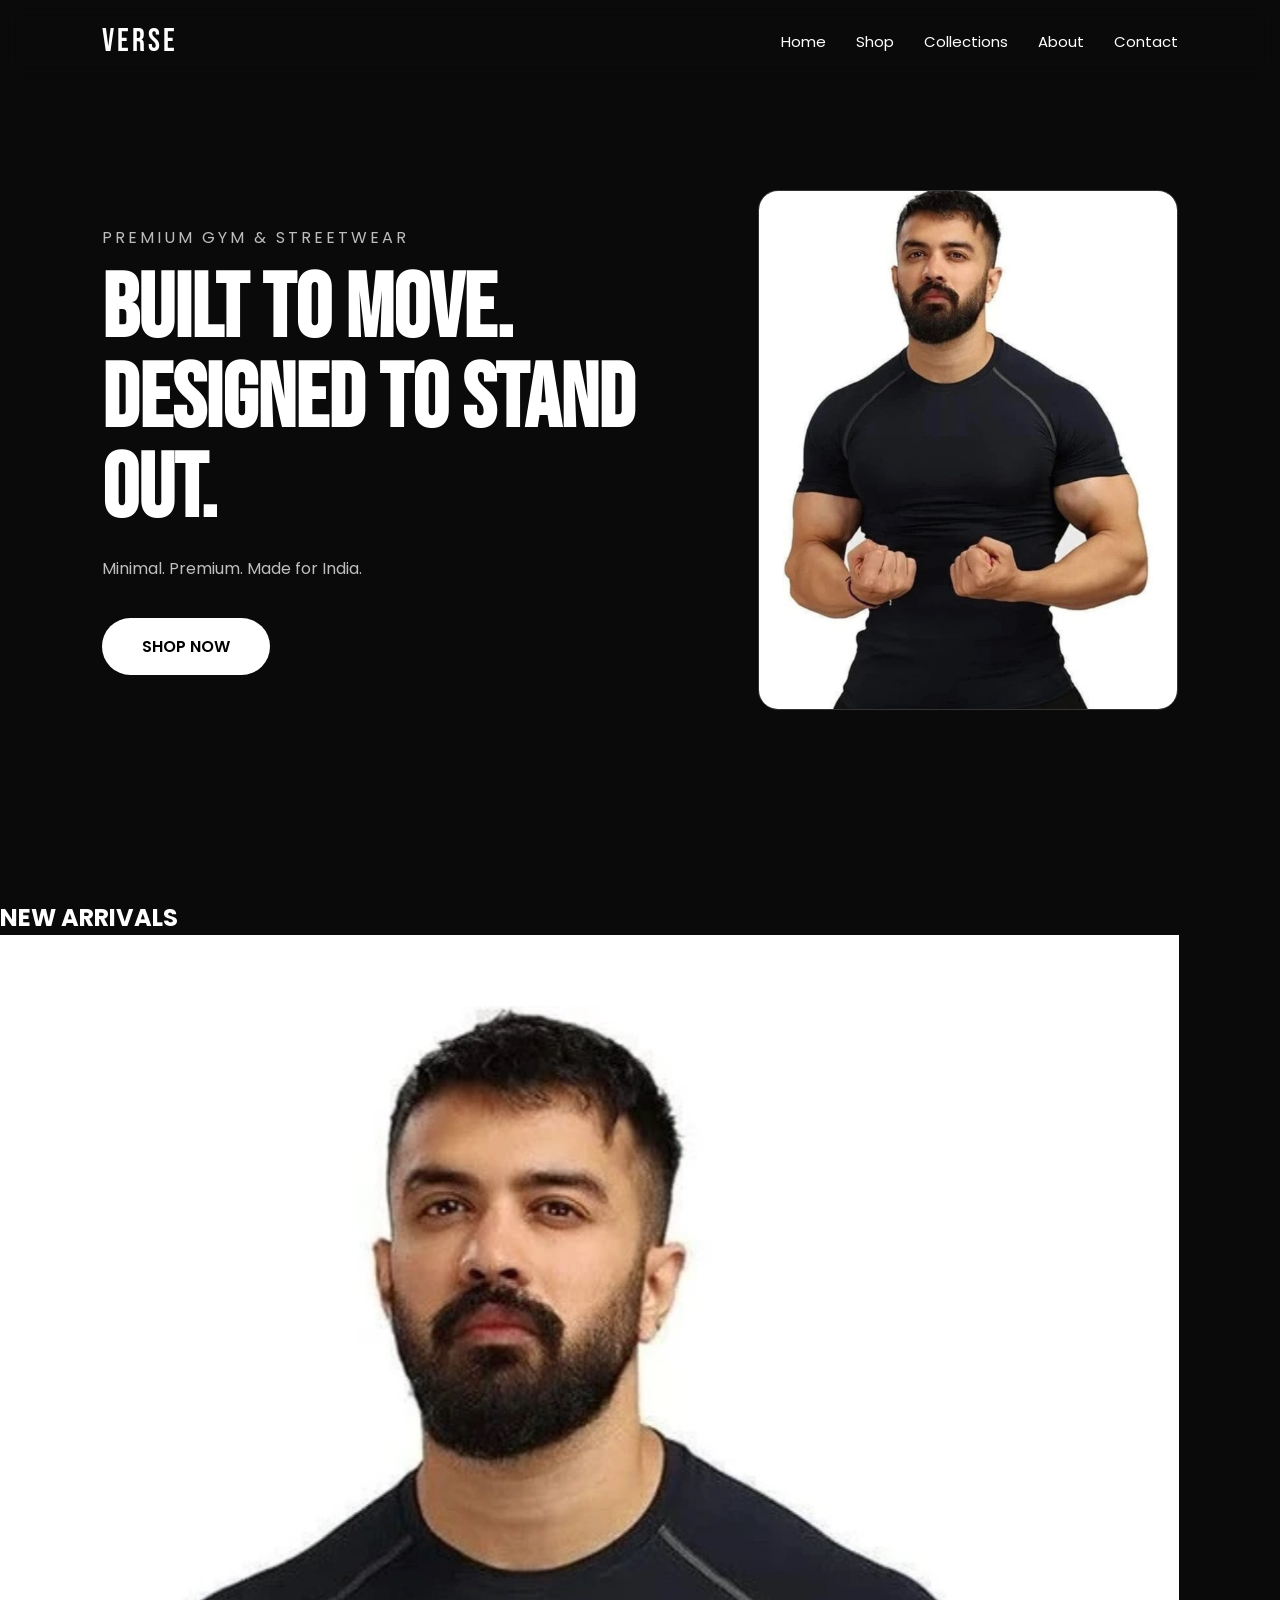
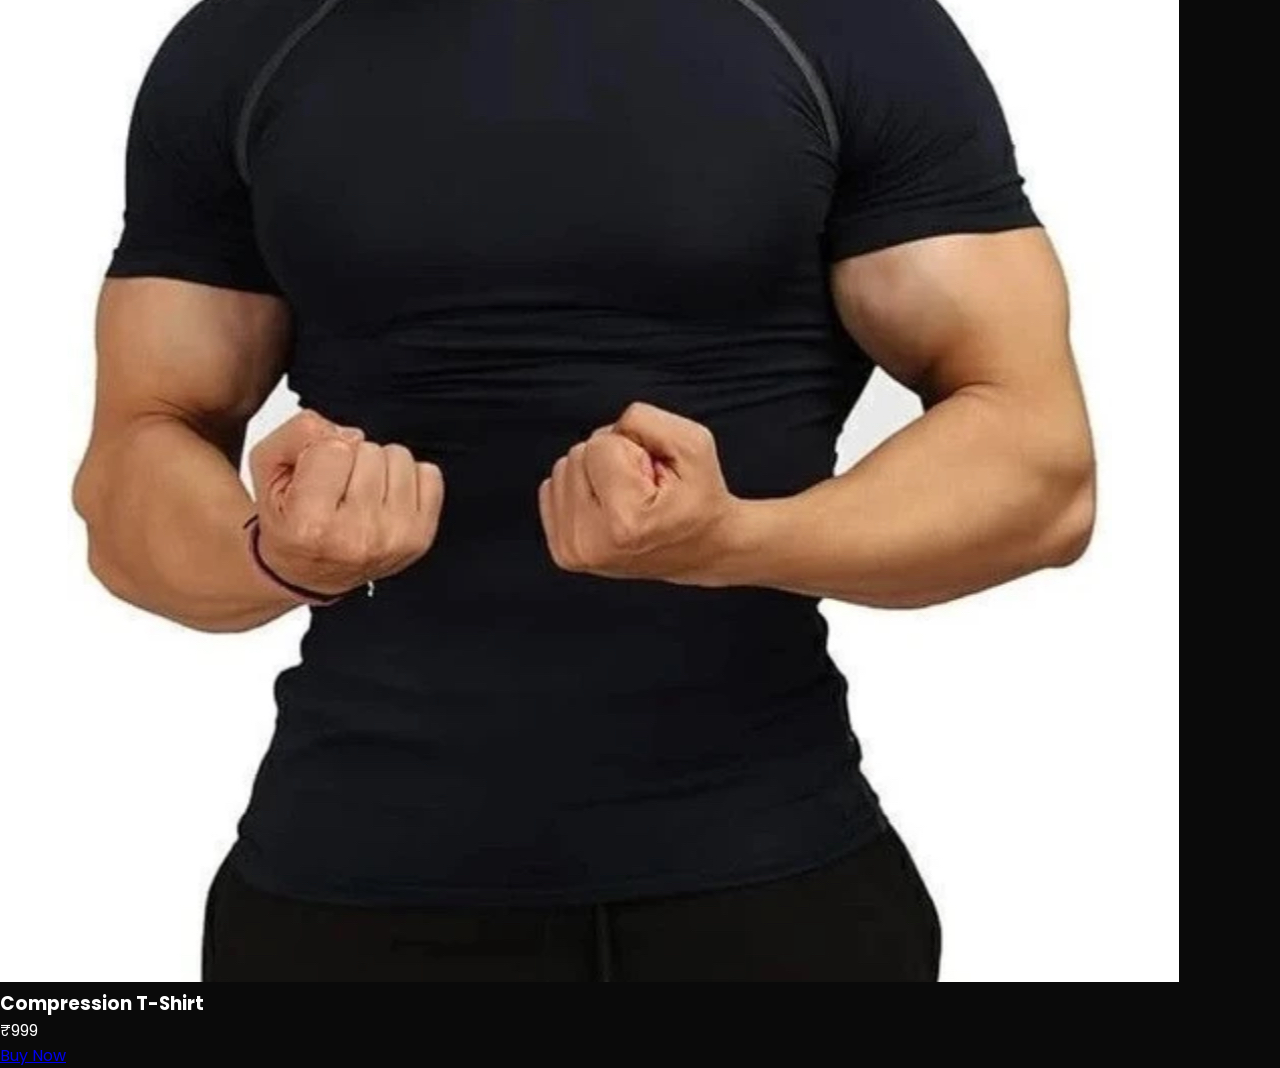
==== index.html @ 898900da "Update index.html" ====
<!DOCTYPE html>
<html lang="en">
<head>
    <meta charset="UTF-8">
    <meta name="viewport" content="width=device-width, initial-scale=1.0">
    <title>Verse Clothing Co.</title>

    <link rel="stylesheet" href="css/style.css">

    <link rel="preconnect" href="https://fonts.googleapis.com">
    <link rel="preconnect" href="https://fonts.gstatic.com" crossorigin>
    <link href="https://fonts.googleapis.com/css2?family=Bebas+Neue&family=Poppins:wght@300;400;500;600;700&display=swap" rel="stylesheet">
</head>

<body>

<header class="navbar">

    <div class="logo">
        VERSE
    </div>

    <nav>

        <a href="#">Home</a>

        <a href="#">Shop</a>

        <a href="#">Collections</a>

        <a href="#">About</a>

        <a href="#">Contact</a>

    </nav>

</header>

<section class="hero">

<div class="left">

<p class="small">
PREMIUM GYM & STREETWEAR
</p>

<h1>

BUILT TO MOVE.

<br>

DESIGNED TO STAND OUT.

</h1>

<p class="desc">

Minimal.
Premium.
Made for India.

</p>

<a href="#" class="btn">

SHOP NOW

</a>

</div>

<div class="right">

<div class="image-box">

    <img src="images/IMG_6040.jpeg" alt="Compression T-Shirt">

</div>

</div>

</section>
<section class="new-arrivals">

<h2>NEW ARRIVALS</h2>

<div class="products">

<div class="card">

<img src="images/IMG_6040.jpeg" alt="Compression T-Shirt">

<h3>Compression T-Shirt</h3>

<p>₹999</p>

<a href="#" class="buy-btn">Buy Now</a>

</div>

</div>

</section>
<script src="js/script.js"></script>

</body>

</html>
---- css/style.css ----
*{
margin:0;
padding:0;
box-sizing:border-box;
}

body{
font-family:'Poppins',sans-serif;
background:#0A0A0A;
color:white;
}

.navbar{
display:flex;
justify-content:space-between;
align-items:center;
padding:22px 8%;
position:fixed;
top:0;
width:100%;
background:rgba(10,10,10,.9);
backdrop-filter:blur(10px);
z-index:999;
}

.logo{
font-size:32px;
font-family:'Bebas Neue',sans-serif;
letter-spacing:3px;
}

nav{
display:flex;
gap:30px;
}

nav a{
color:white;
text-decoration:none;
font-size:15px;
transition:.3s;
}

nav a:hover{
opacity:.6;
}

.hero{
min-height:100vh;
display:flex;
align-items:center;
justify-content:space-between;
padding:0 8%;
}

.left{
max-width:550px;
}

.small{
letter-spacing:3px;
color:#bdbdbd;
margin-bottom:15px;
}

h1{
font-family:'Bebas Neue',sans-serif;
font-size:90px;
line-height:90px;
margin-bottom:20px;
}

.desc{
color:#bfbfbf;
line-height:28px;
margin-bottom:35px;
}

.btn{
display:inline-block;
padding:16px 40px;
background:white;
color:black;
text-decoration:none;
font-weight:600;
border-radius:40px;
transition:.3s;
}

.btn:hover{
transform:translateY(-4px);
}

.image-box{
width:420px;
height:520px;
border:1px solid #333;
border-radius:25px;
display:flex;
align-items:center;
justify-content:center;
font-size:24px;
color:#888;
background:#111;
}
.image-box{
    width:420px;
    height:520px;
    border-radius:20px;
    overflow:hidden;
}

.image-box img{
    width:100%;
    height:100%;
    object-fit:cover;
    display:block;
}
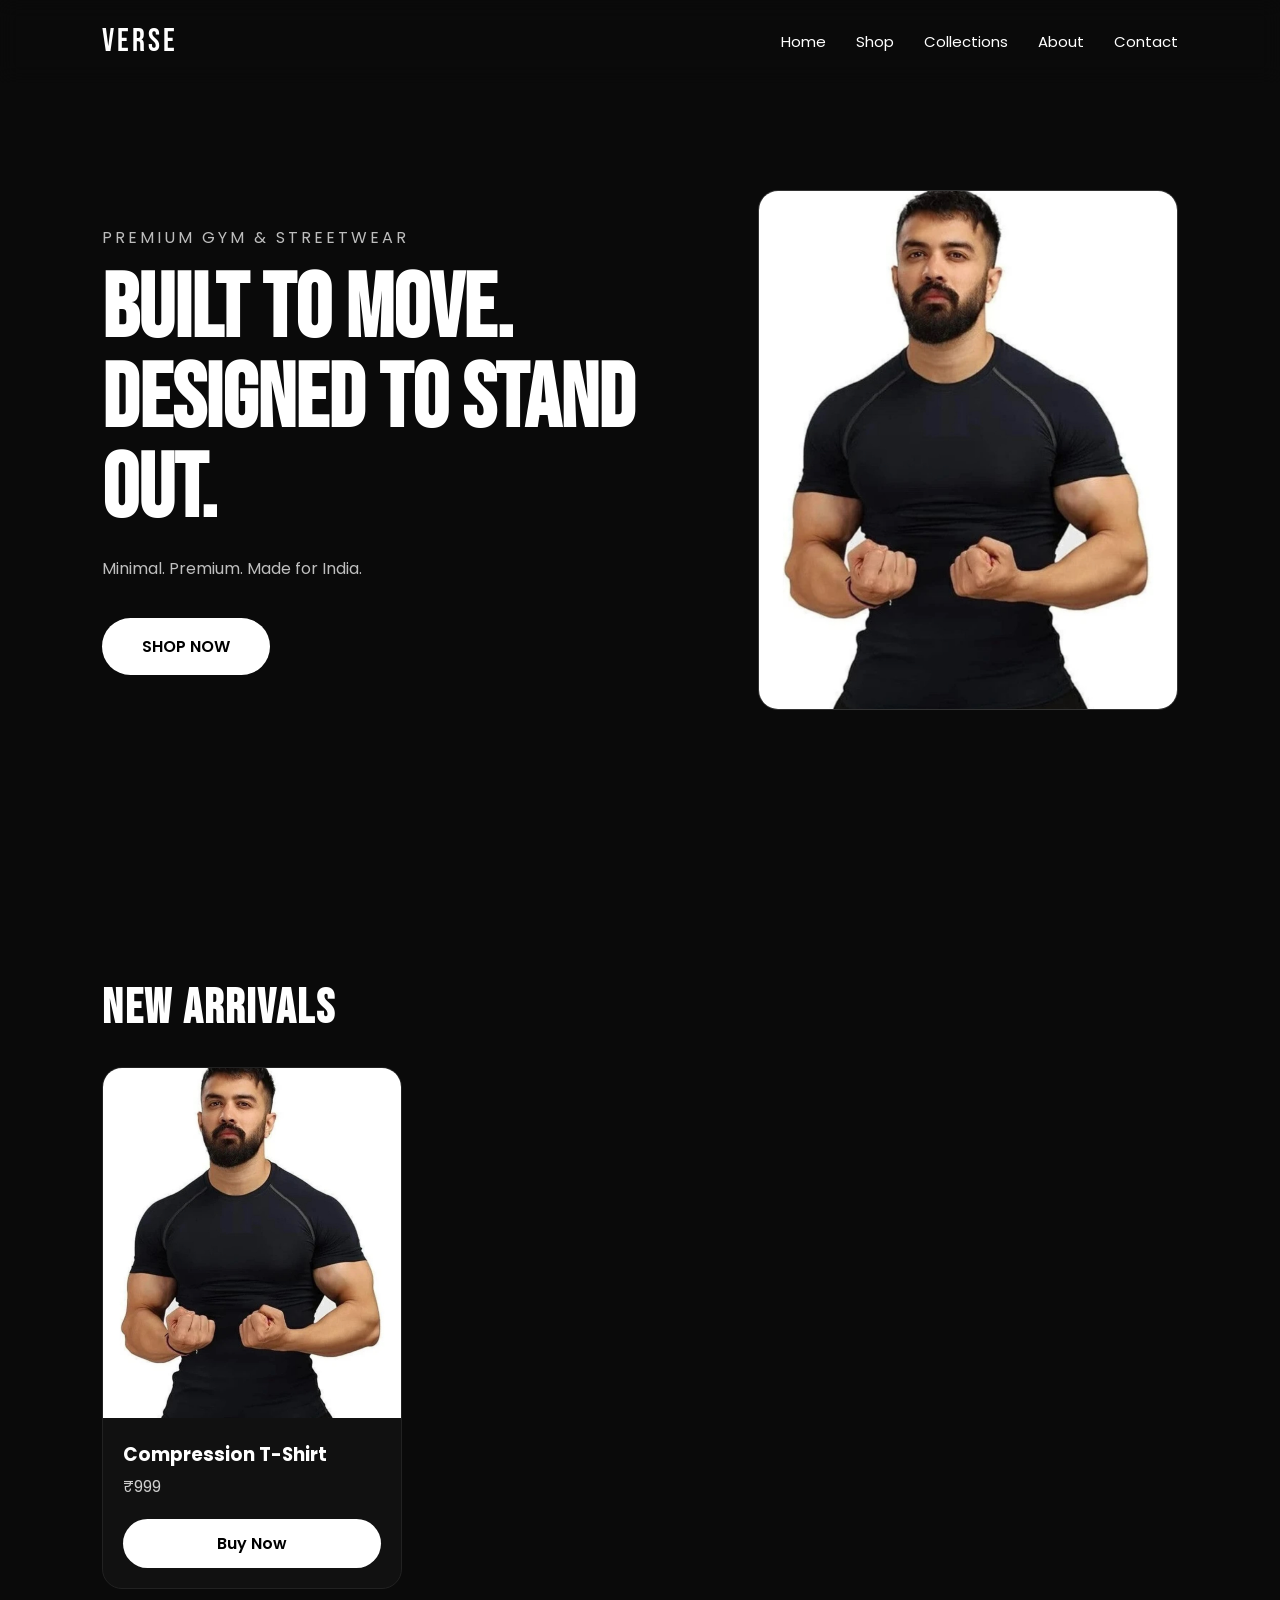
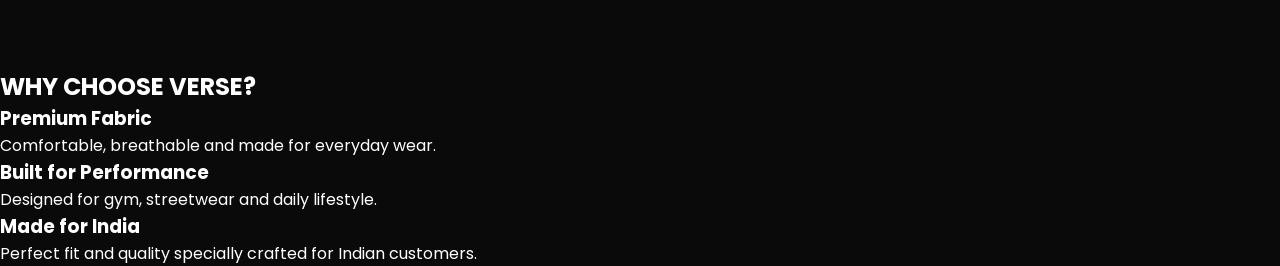
==== commit ebb7de0c: "Update index.html" ====
--- a/index.html
+++ b/index.html
@@ -102,7 +102,33 @@
 </div>
 
 </section>
-<script src="js/script.js"></script>
+<!-- Why Choose Verse -->
+    <section class="why-verse">
+
+<h2>WHY CHOOSE VERSE?</h2>
+
+<div class="features">
+
+<div class="feature">
+<h3>Premium Fabric</h3>
+<p>Comfortable, breathable and made for everyday wear.</p>
+</div>
+
+<div class="feature">
+<h3>Built for Performance</h3>
+<p>Designed for gym, streetwear and daily lifestyle.</p>
+</div>
+
+<div class="feature">
+<h3>Made for India</h3>
+<p>Perfect fit and quality specially crafted for Indian customers.</p>
+</div>
+
+</div>
+
+</section>
+
+    <script src="js/script.js"></script>
 
 </body>
 
--- a/css/style.css
+++ b/css/style.css
@@ -116,3 +116,59 @@
     object-fit:cover;
     display:block;
 }
+.new-arrivals{
+    padding:80px 8%;
+}
+
+.new-arrivals h2{
+    font-family:'Bebas Neue',sans-serif;
+    font-size:48px;
+    letter-spacing:2px;
+    margin-bottom:30px;
+}
+
+.products{
+    display:flex;
+    gap:30px;
+    flex-wrap:wrap;
+}
+
+.card{
+    width:300px;
+    background:#111;
+    border:1px solid #222;
+    border-radius:20px;
+    overflow:hidden;
+    transition:.3s;
+}
+
+.card:hover{
+    transform:translateY(-8px);
+}
+
+.card img{
+    width:100%;
+    height:350px;
+    object-fit:cover;
+}
+
+.card h3{
+    padding:15px 20px 5px;
+}
+
+.card p{
+    padding:0 20px;
+    color:#cfcfcf;
+}
+
+.buy-btn{
+    display:block;
+    margin:20px;
+    padding:12px;
+    text-align:center;
+    background:white;
+    color:black;
+    text-decoration:none;
+    border-radius:30px;
+    font-weight:600;
+}
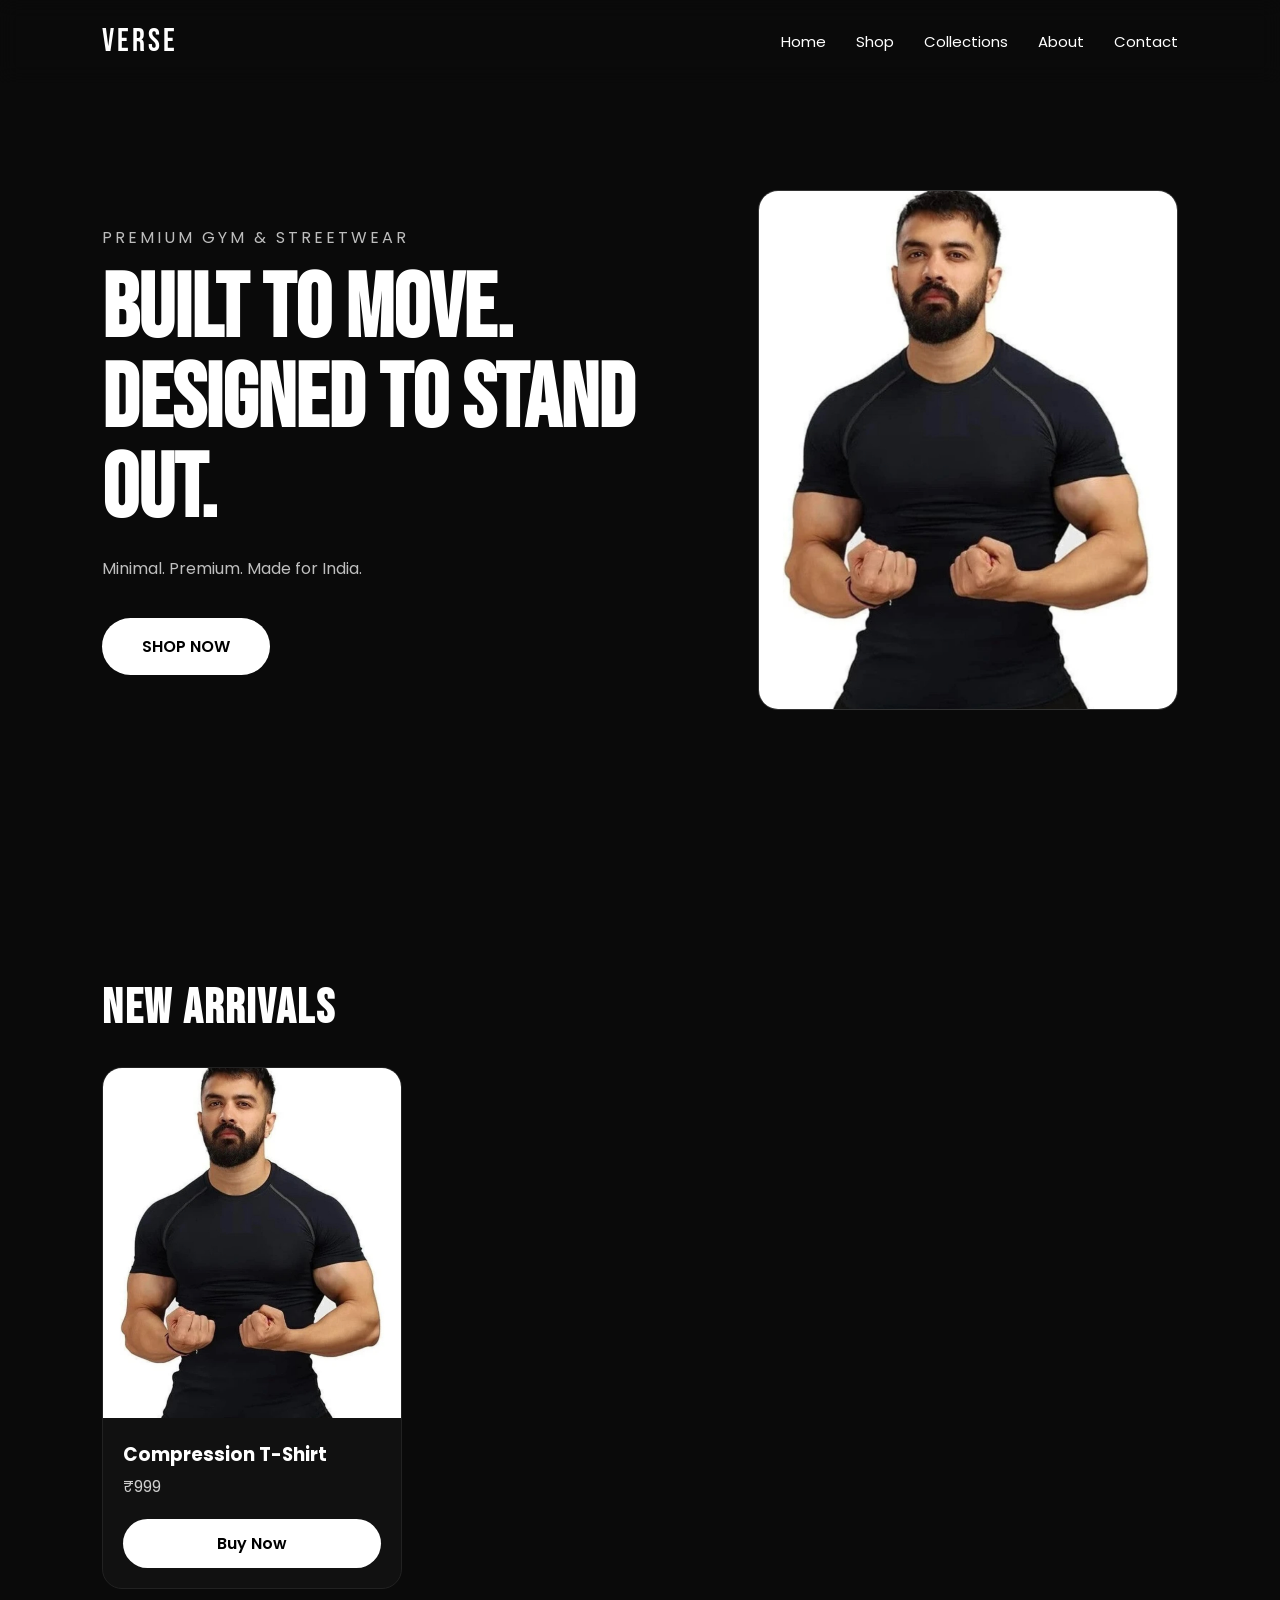
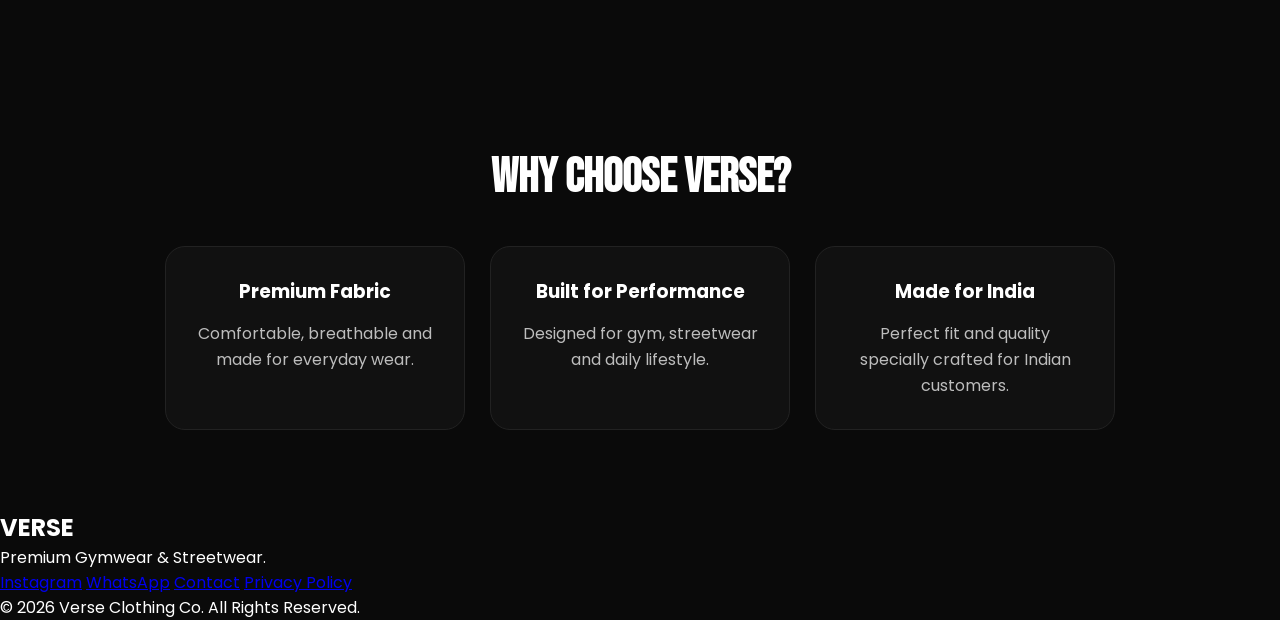
==== commit b3808437: "Update index.html" ====
--- a/index.html
+++ b/index.html
@@ -127,7 +127,29 @@
 </div>
 
 </section>
+<footer class="footer">
 
+<h2>VERSE</h2>
+
+<p>Premium Gymwear & Streetwear.</p>
+
+<div class="footer-links">
+
+<a href="#">Instagram</a>
+
+<a href="#">WhatsApp</a>
+
+<a href="#">Contact</a>
+
+<a href="#">Privacy Policy</a>
+
+</div>
+
+<p class="copyright">
+© 2026 Verse Clothing Co. All Rights Reserved.
+</p>
+
+</footer>
     <script src="js/script.js"></script>
 
 </body>
--- a/css/style.css
+++ b/css/style.css
@@ -172,3 +172,43 @@
     border-radius:30px;
     font-weight:600;
 }
+.why-verse{
+    padding:80px 8%;
+    text-align:center;
+}
+
+.why-verse h2{
+    font-family:'Bebas Neue',sans-serif;
+    font-size:48px;
+    margin-bottom:40px;
+}
+
+.features{
+    display:flex;
+    justify-content:center;
+    gap:25px;
+    flex-wrap:wrap;
+}
+
+.feature{
+    width:300px;
+    background:#111;
+    border:1px solid #222;
+    border-radius:20px;
+    padding:30px;
+    transition:.3s;
+}
+
+.feature:hover{
+    transform:translateY(-8px);
+    border-color:white;
+}
+
+.feature h3{
+    margin-bottom:15px;
+}
+
+.feature p{
+    color:#bdbdbd;
+    line-height:26px;
+}
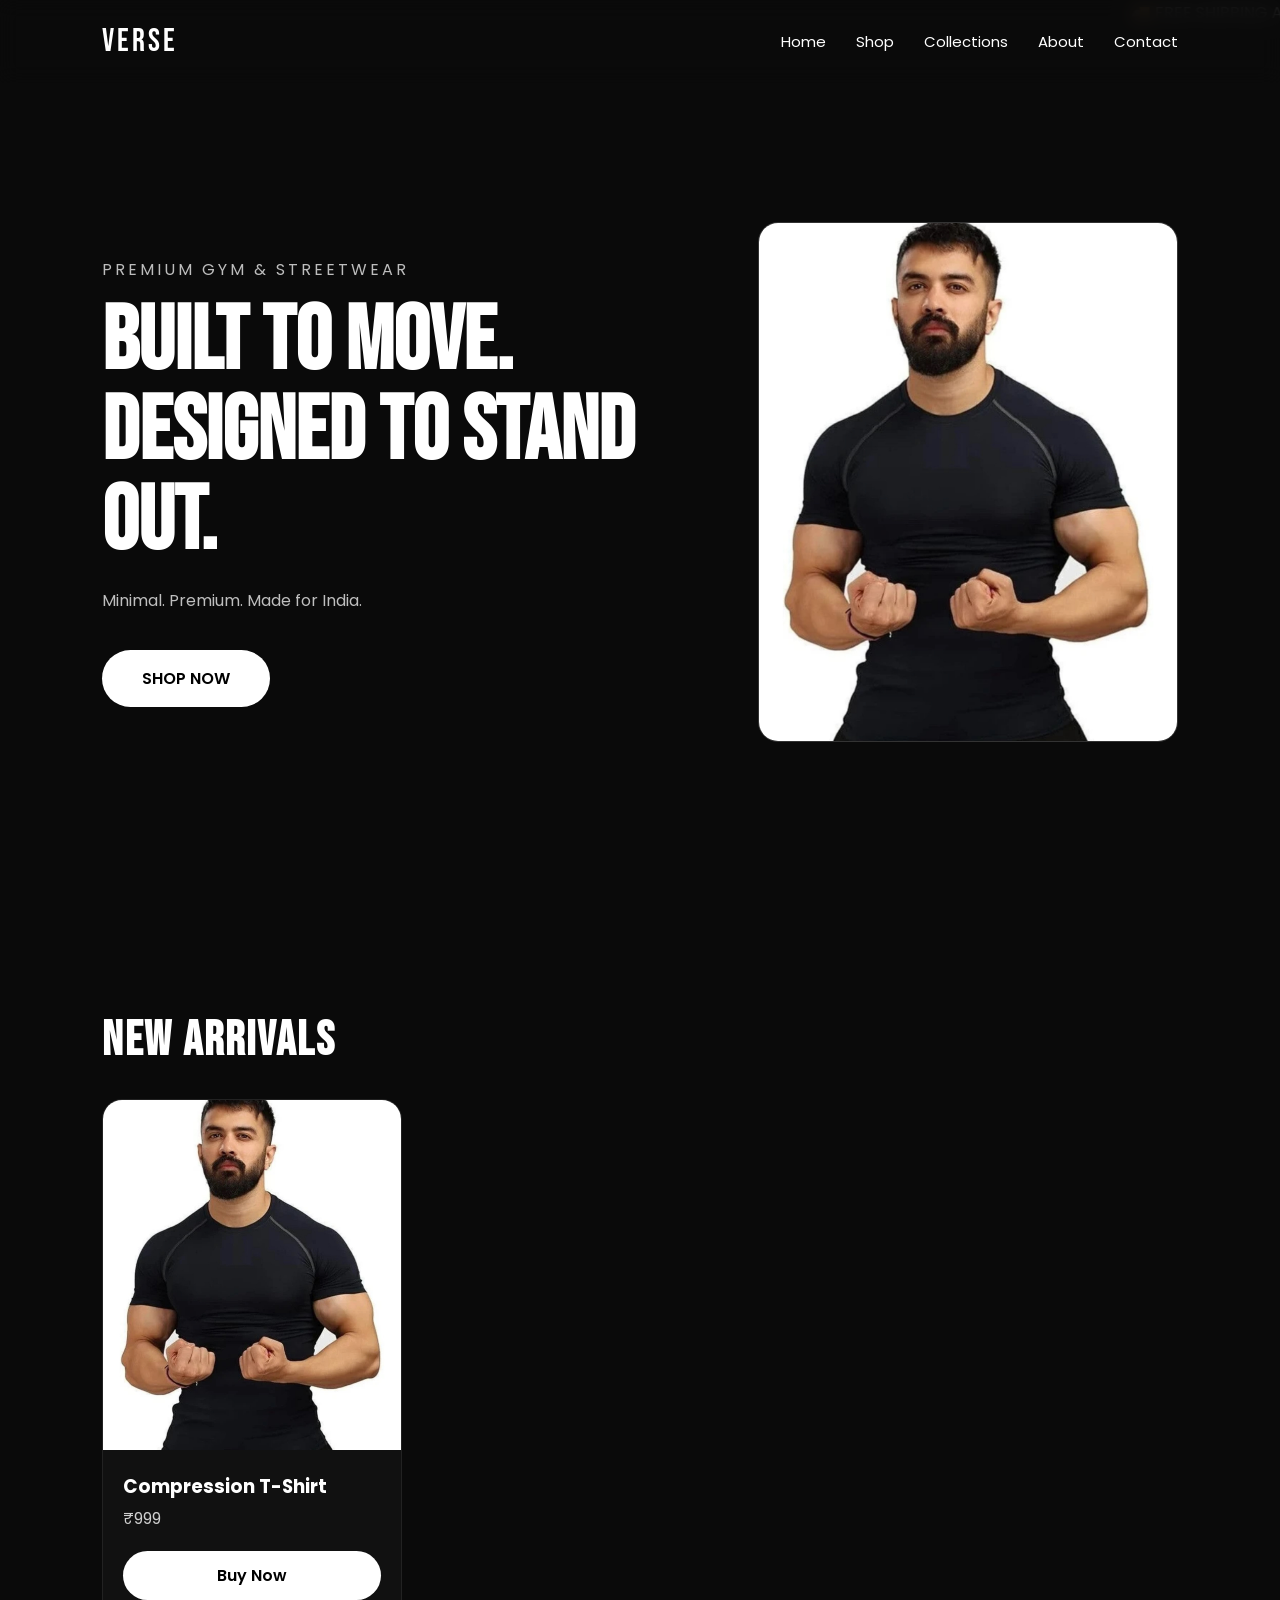
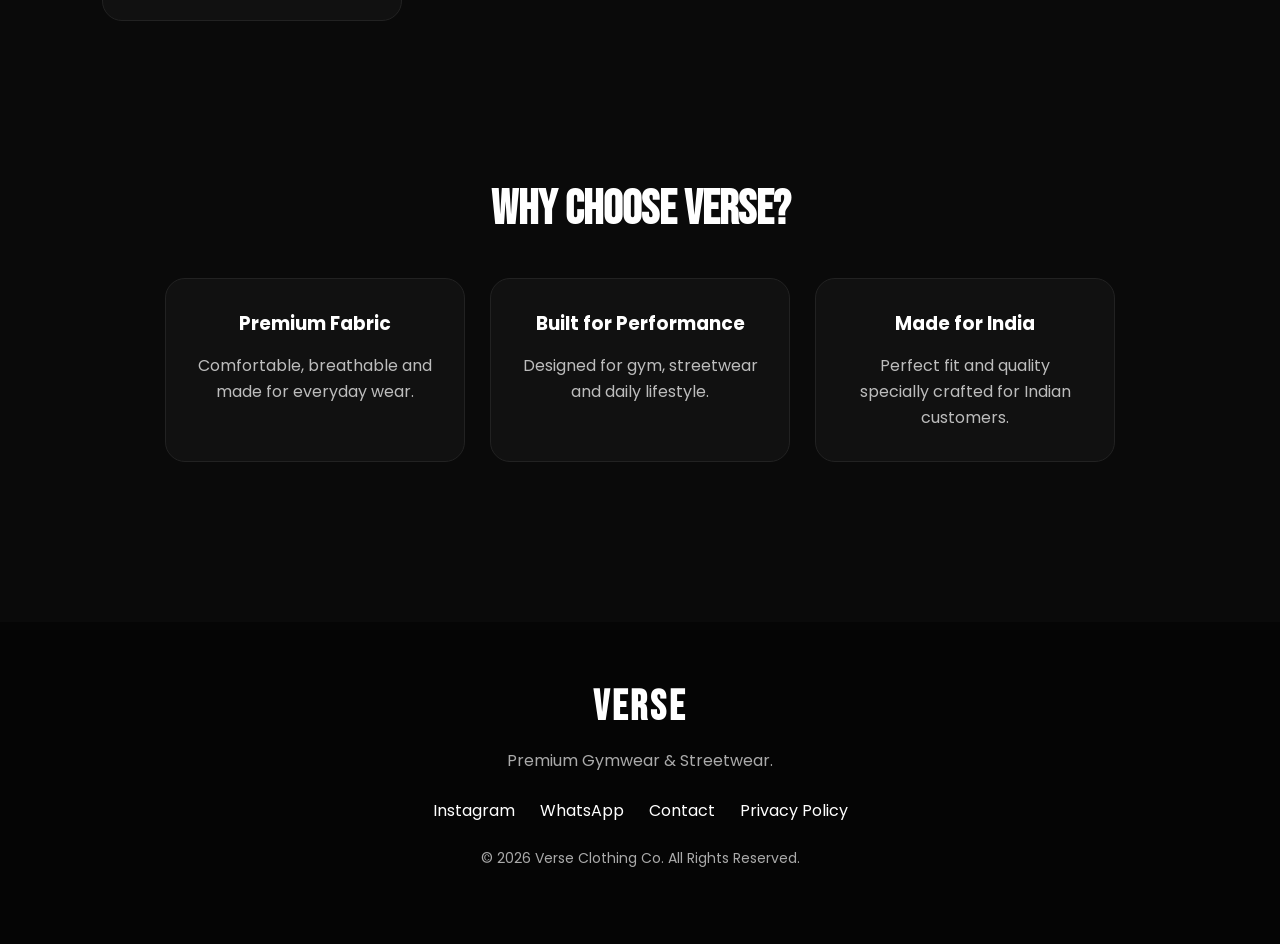
==== commit 6751122b: "Update index.html" ====
--- a/index.html
+++ b/index.html
@@ -13,7 +13,14 @@
 </head>
 
 <body>
-
+<div class="announcement">
+    <marquee>
+        🚚 FREE SHIPPING ABOVE ₹999 &nbsp;&nbsp;&nbsp; • &nbsp;&nbsp;&nbsp;
+        💪 PREMIUM QUALITY &nbsp;&nbsp;&nbsp; • &nbsp;&nbsp;&nbsp;
+        🇮🇳 MADE FOR INDIA &nbsp;&nbsp;&nbsp; • &nbsp;&nbsp;&nbsp;
+        🔥 NEW COLLECTION COMING SOON
+    </marquee>
+</div>
 <header class="navbar">
 
     <div class="logo">
--- a/css/style.css
+++ b/css/style.css
@@ -212,3 +212,42 @@
     color:#bdbdbd;
     line-height:26px;
 }
+.footer{
+    padding:60px 8%;
+    text-align:center;
+    background:#050505;
+    margin-top:80px;
+}
+
+.footer h2{
+    font-family:'Bebas Neue',sans-serif;
+    font-size:42px;
+    letter-spacing:3px;
+}
+
+.footer p{
+    color:#aaa;
+    margin:15px 0;
+}
+
+.footer-links{
+    display:flex;
+    justify-content:center;
+    gap:25px;
+    flex-wrap:wrap;
+    margin:25px 0;
+}
+
+.footer-links a{
+    color:white;
+    text-decoration:none;
+}
+
+.footer-links a:hover{
+    opacity:.7;
+}
+
+.copyright{
+    font-size:14px;
+    color:#666;
+}
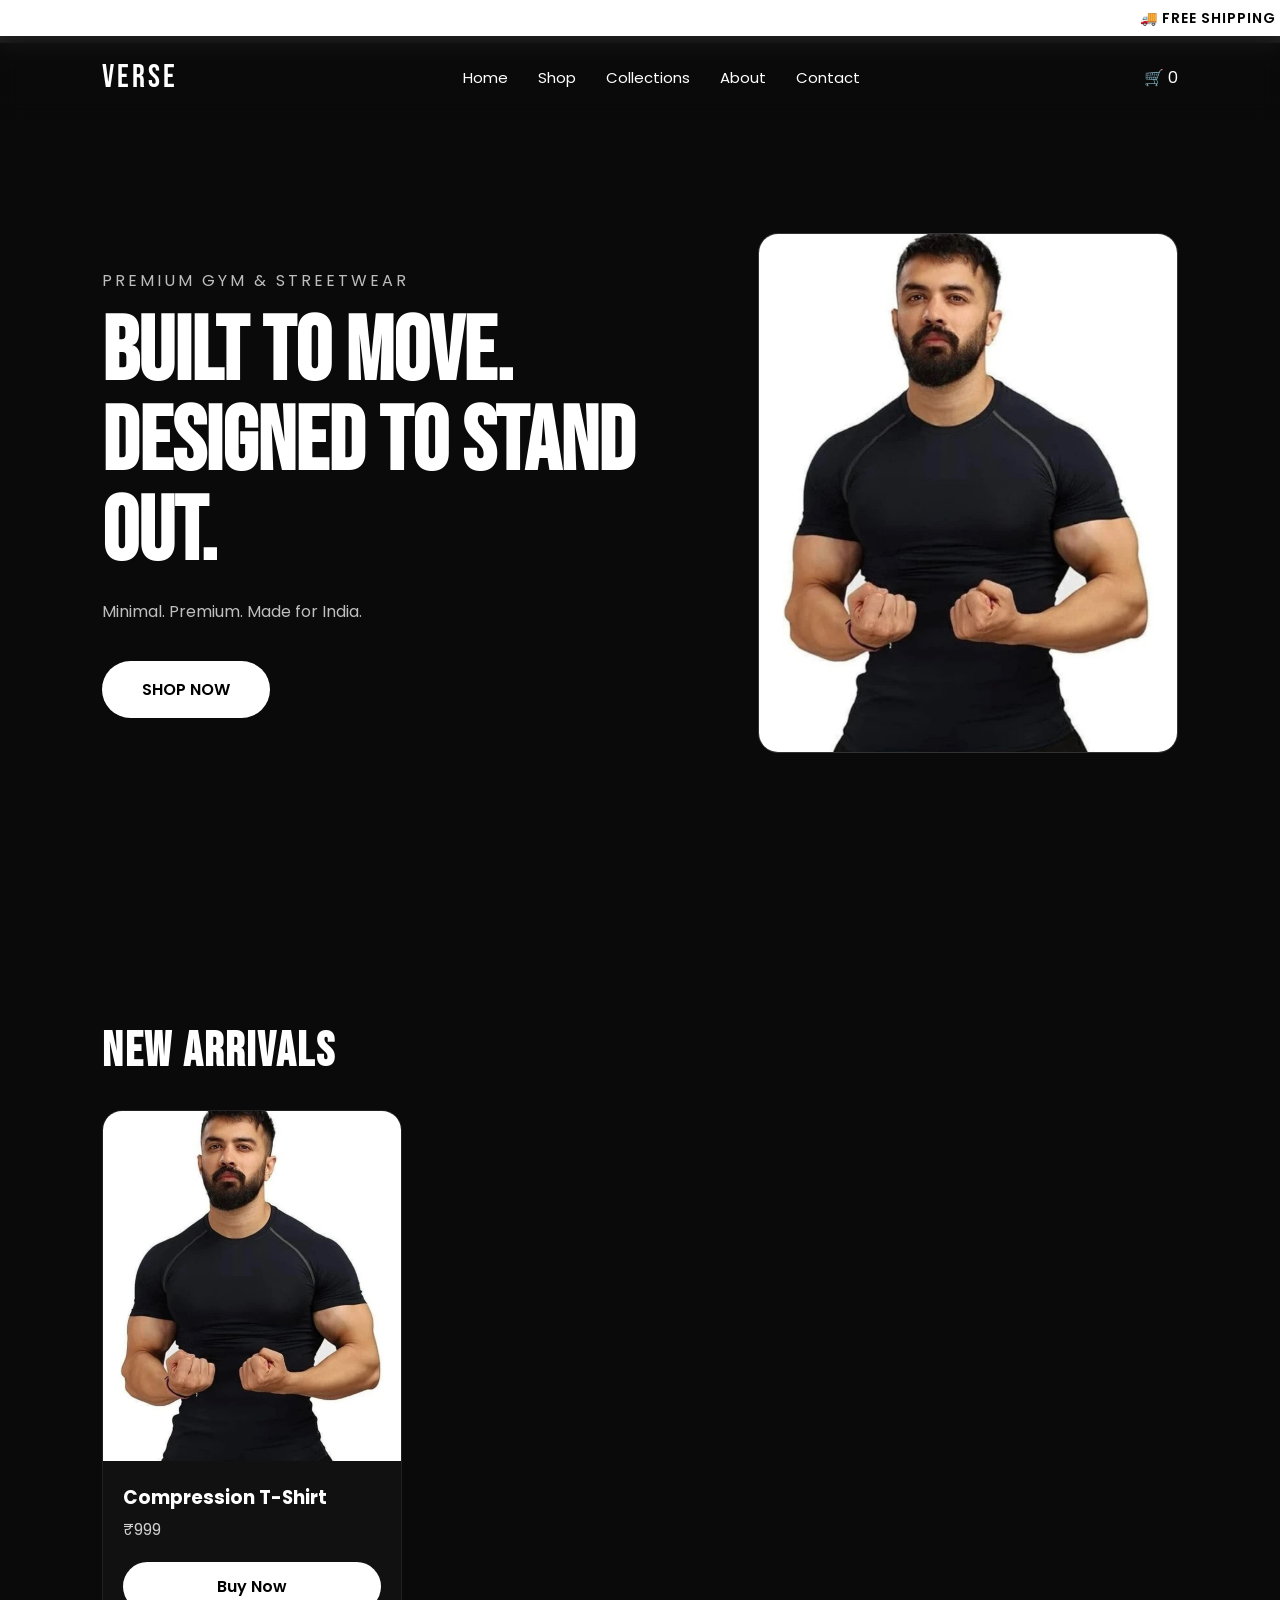
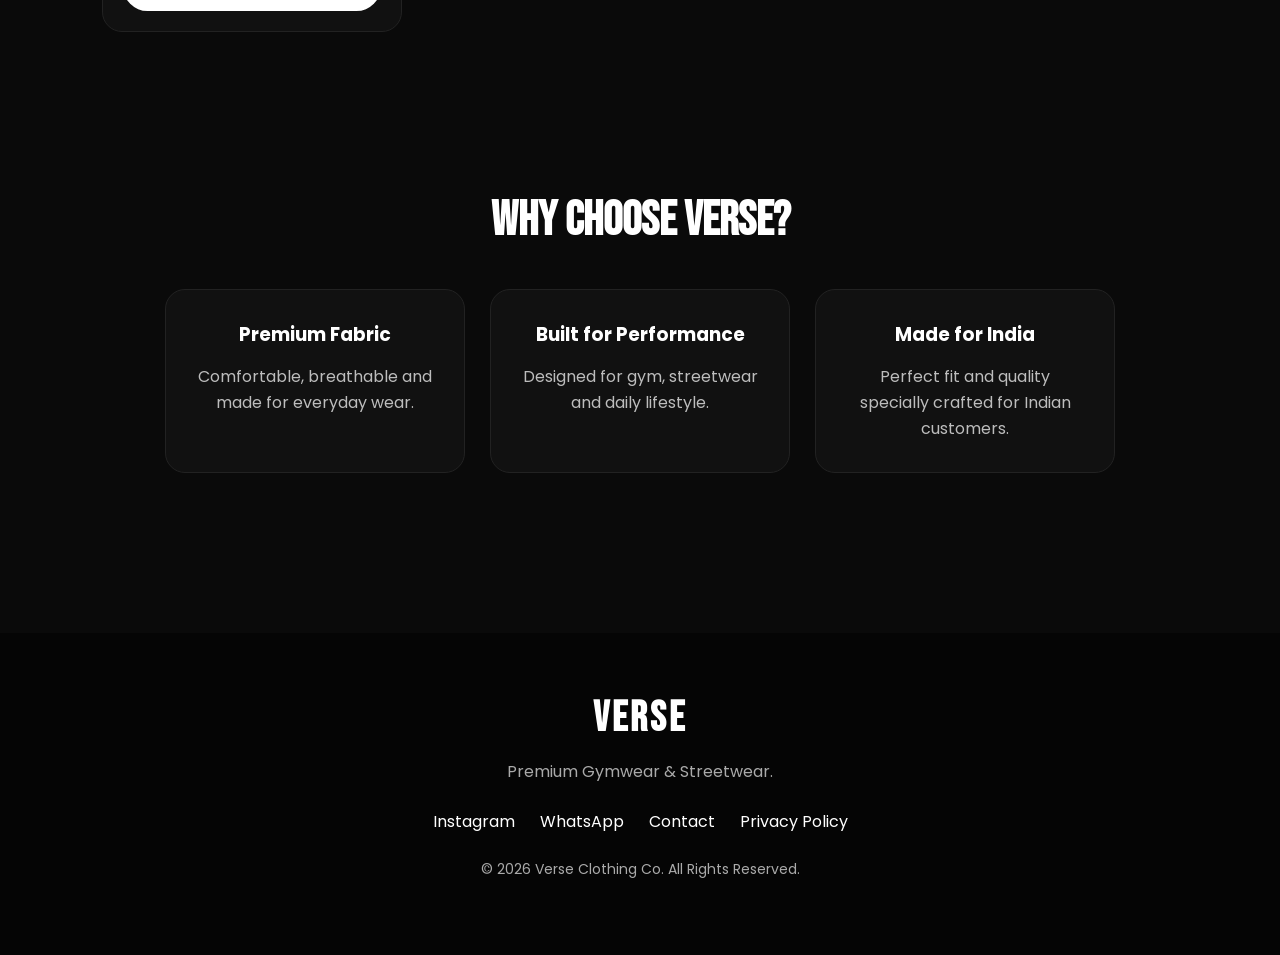
==== commit 6c0bf38e: "Update index.html" ====
--- a/index.html
+++ b/index.html
@@ -40,7 +40,9 @@
         <a href="#">Contact</a>
 
     </nav>
-
+<div class="cart-icon">
+🛒 <span id="cart-count">0</span>
+</div>
 </header>
 
 <section class="hero">
--- a/css/style.css
+++ b/css/style.css
@@ -16,7 +16,7 @@
 align-items:center;
 padding:22px 8%;
 position:fixed;
-top:0;
+top:36px;
 width:100%;
 background:rgba(10,10,10,.9);
 backdrop-filter:blur(10px);
@@ -251,3 +251,14 @@
     font-size:14px;
     color:#666;
 }
+.announcement{
+    background:#ffffff;
+    color:#000;
+    padding:8px 0;
+    font-size:14px;
+    font-weight:600;
+}
+
+.announcement marquee{
+    letter-spacing:1px;
+}
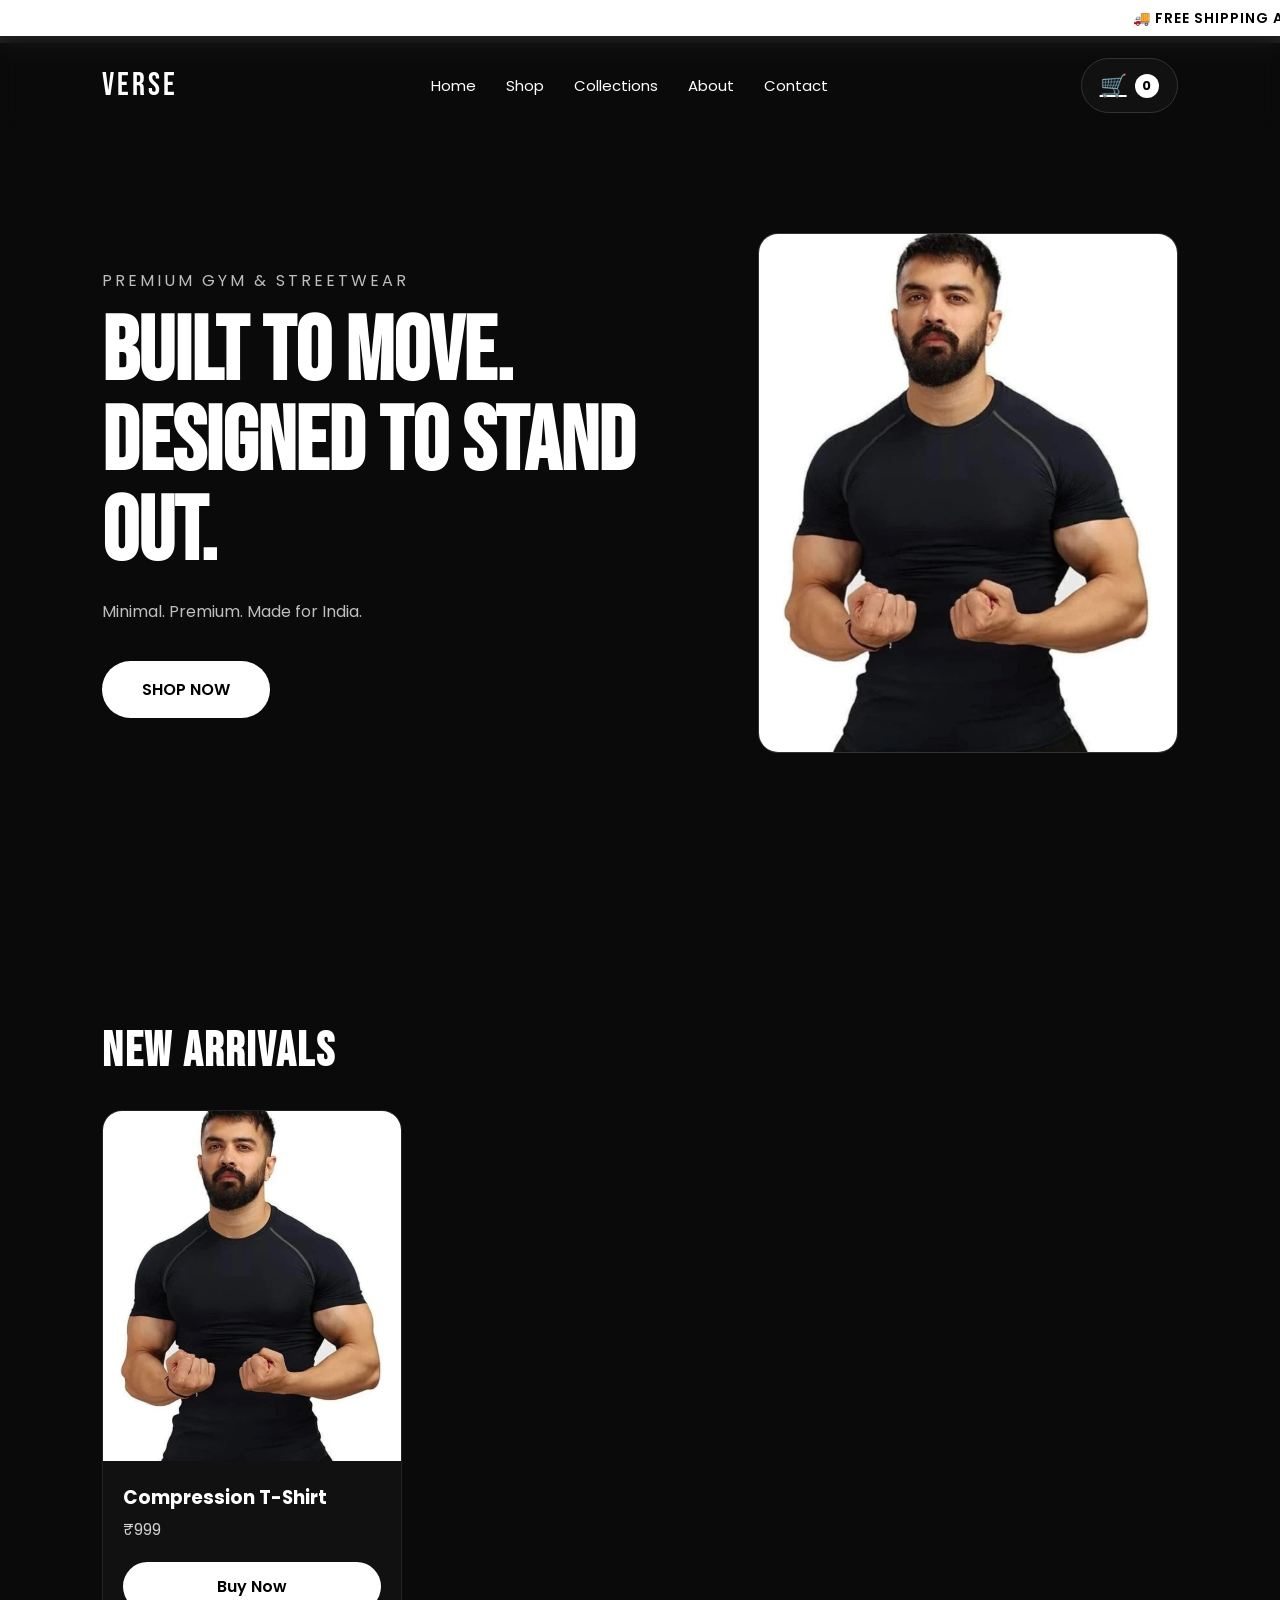
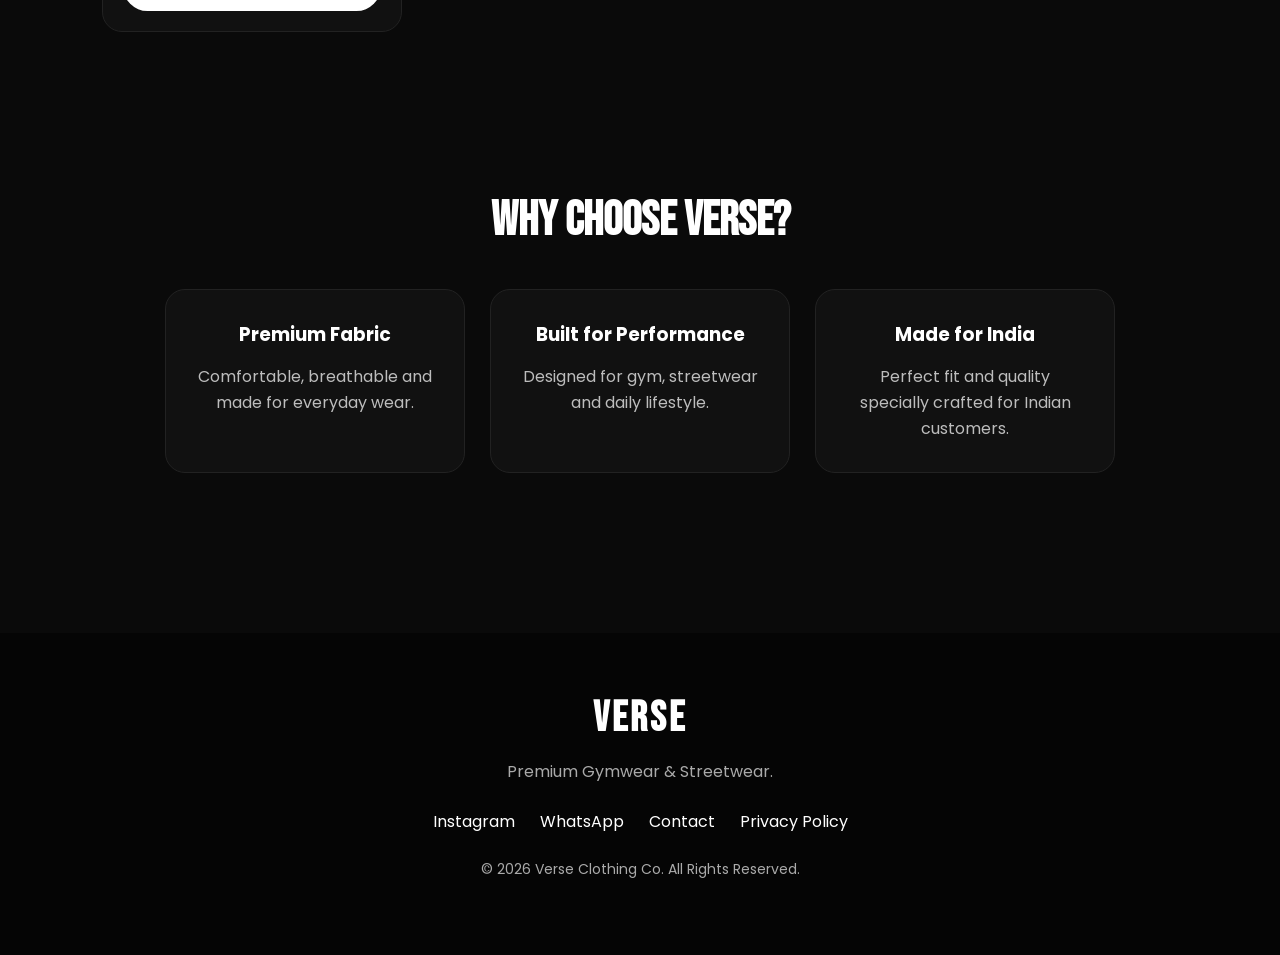
==== commit 1cdc66ba: "Update index.html" ====
--- a/index.html
+++ b/index.html
@@ -40,9 +40,9 @@
         <a href="#">Contact</a>
 
     </nav>
-<div class="cart-icon">
+<a href="cart.html" class="cart-icon">
 🛒 <span id="cart-count">0</span>
-</div>
+</a>
 </header>
 
 <section class="hero">
--- a/css/style.css
+++ b/css/style.css
@@ -262,3 +262,34 @@
 .announcement marquee{
     letter-spacing:1px;
 }
+.cart-icon{
+    display:flex;
+    align-items:center;
+    gap:8px;
+    font-size:22px;
+    cursor:pointer;
+    color:white;
+    background:#111;
+    padding:10px 18px;
+    border:1px solid #333;
+    border-radius:50px;
+    transition:0.3s;
+}
+
+.cart-icon:hover{
+    background:white;
+    color:black;
+}
+
+#cart-count{
+    background:white;
+    color:black;
+    width:24px;
+    height:24px;
+    border-radius:50%;
+    display:flex;
+    align-items:center;
+    justify-content:center;
+    font-size:13px;
+    font-weight:bold;
+}
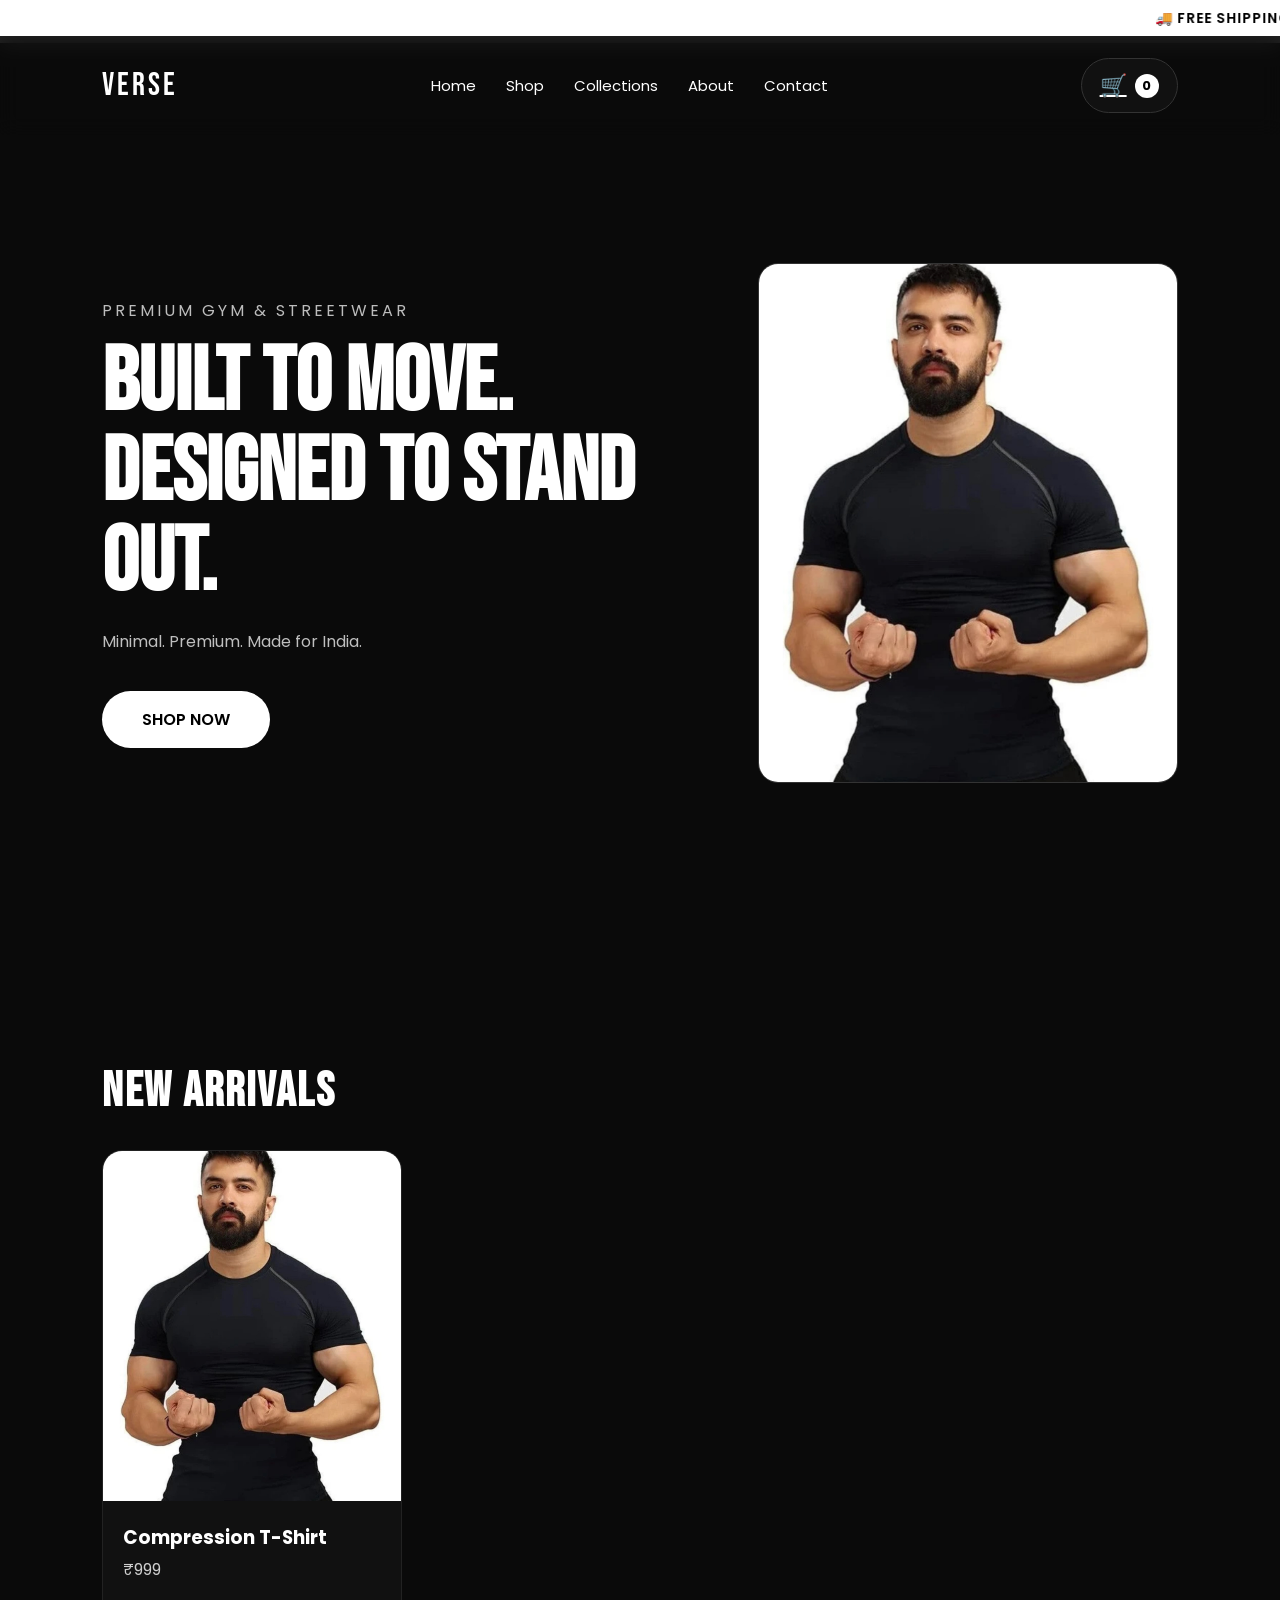
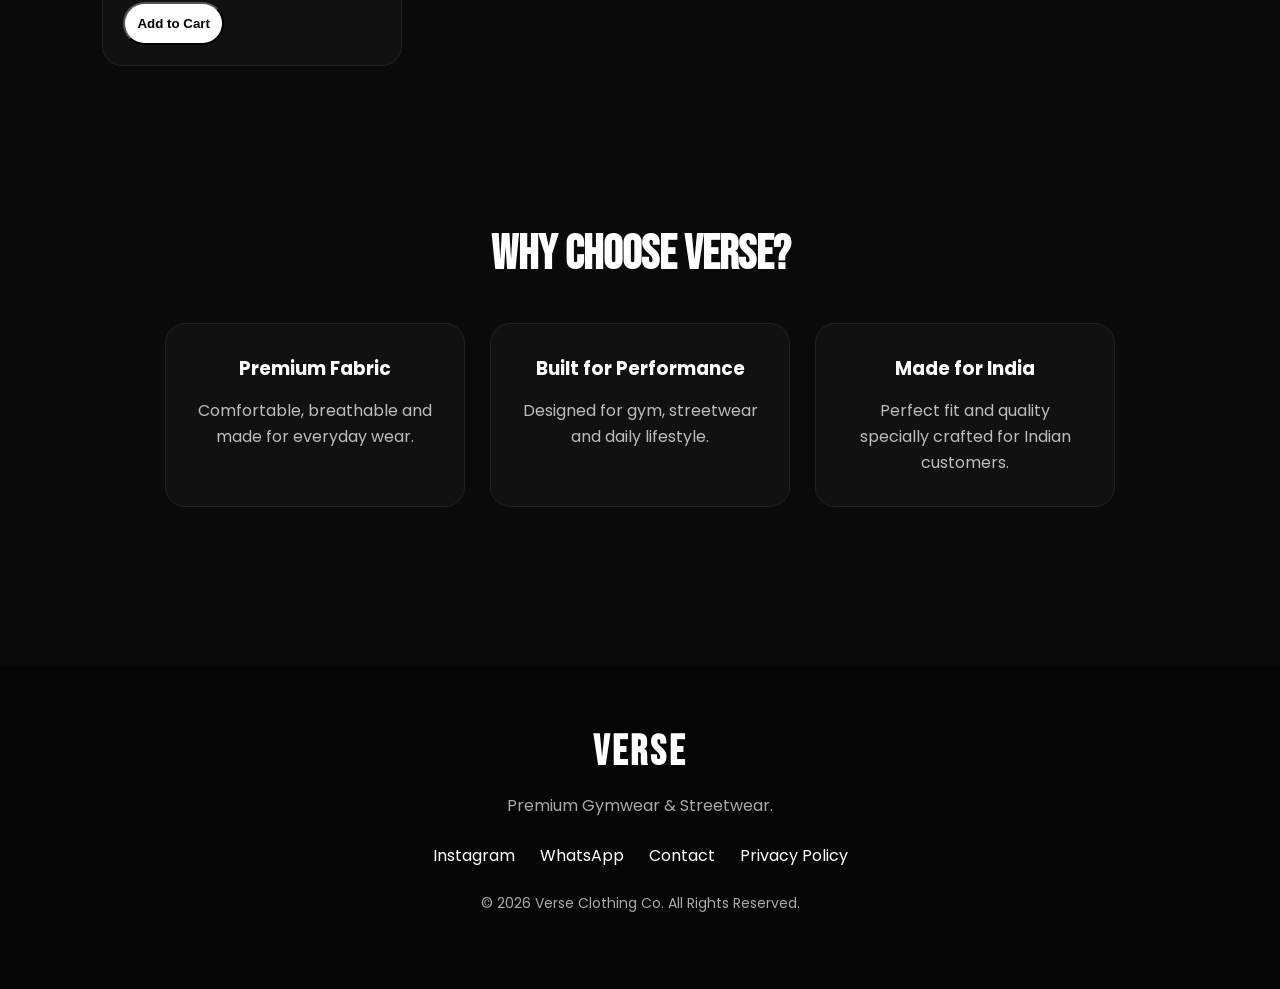
==== commit ed6d3a52: "Update index.html" ====
--- a/index.html
+++ b/index.html
@@ -104,7 +104,10 @@
 
 <p>₹999</p>
 
-<a href="#" class="buy-btn">Buy Now</a>
+<button class="buy-btn"
+onclick="addToCart('Compression T-Shirt',999)">
+Add to Cart
+</button>
 
 </div>
 
--- a/css/style.css
+++ b/css/style.css
@@ -50,7 +50,7 @@
 display:flex;
 align-items:center;
 justify-content:space-between;
-padding:0 8%;
+padding:140px 8% 80px;
 }
 
 .left{
@@ -117,7 +117,7 @@
     display:block;
 }
 .new-arrivals{
-    padding:80px 8%;
+    padding:120px 8% 80px;
 }
 
 .new-arrivals h2{
@@ -293,3 +293,57 @@
     font-size:13px;
     font-weight:bold;
 }
+.cart-page{
+    padding:180px 8% 80px;
+}
+@media (max-width:768px){
+
+.navbar{
+    padding:15px 5%;
+}
+
+nav{
+    display:none;
+}
+
+.hero{
+    flex-direction:column;
+    text-align:center;
+    padding:140px 5% 60px;
+}
+
+.left{
+    max-width:100%;
+}
+
+h1{
+    font-size:58px;
+    line-height:58px;
+}
+
+.image-box{
+    width:100%;
+    max-width:320px;
+    height:auto;
+    margin-top:40px;
+}
+
+.image-box img{
+    width:100%;
+    height:auto;
+}
+
+.products{
+    justify-content:center;
+}
+
+.card{
+    width:100%;
+    max-width:340px;
+}
+
+.cart-page{
+    padding:150px 5% 80px;
+}
+
+}
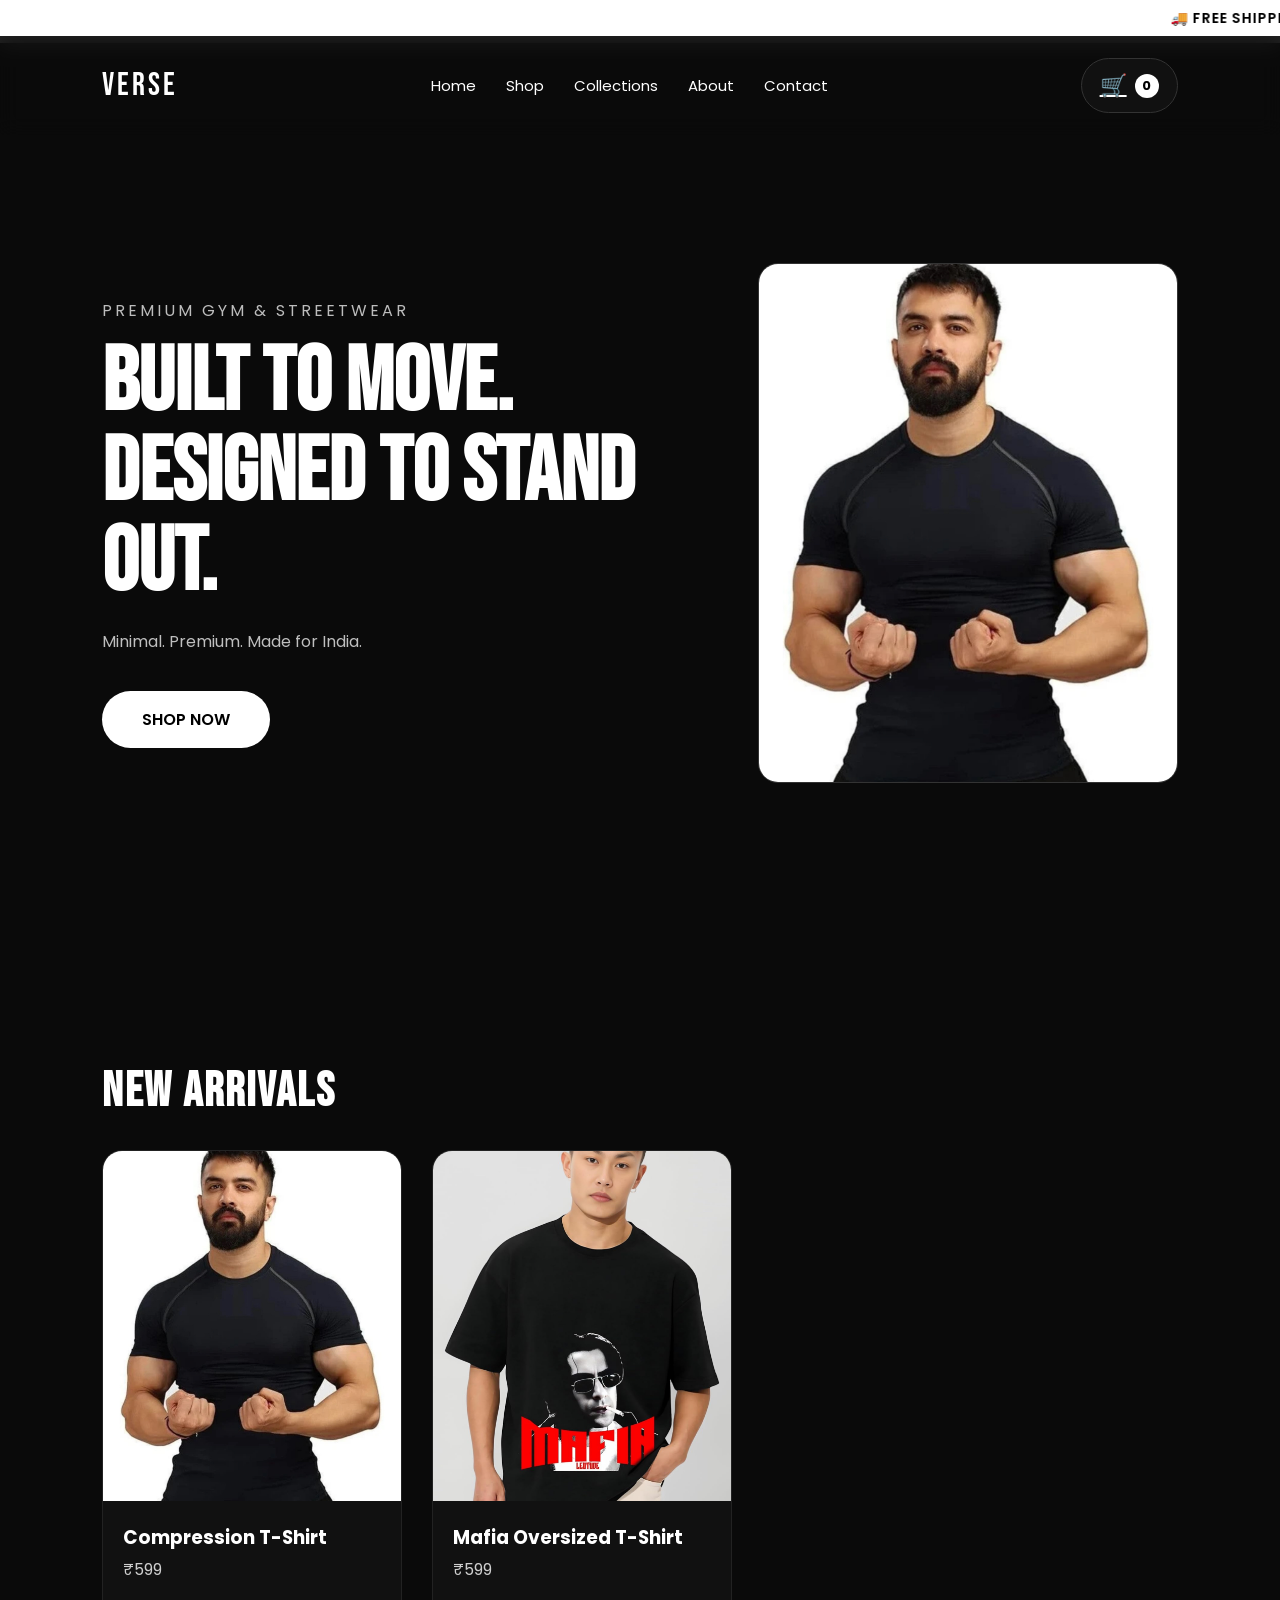
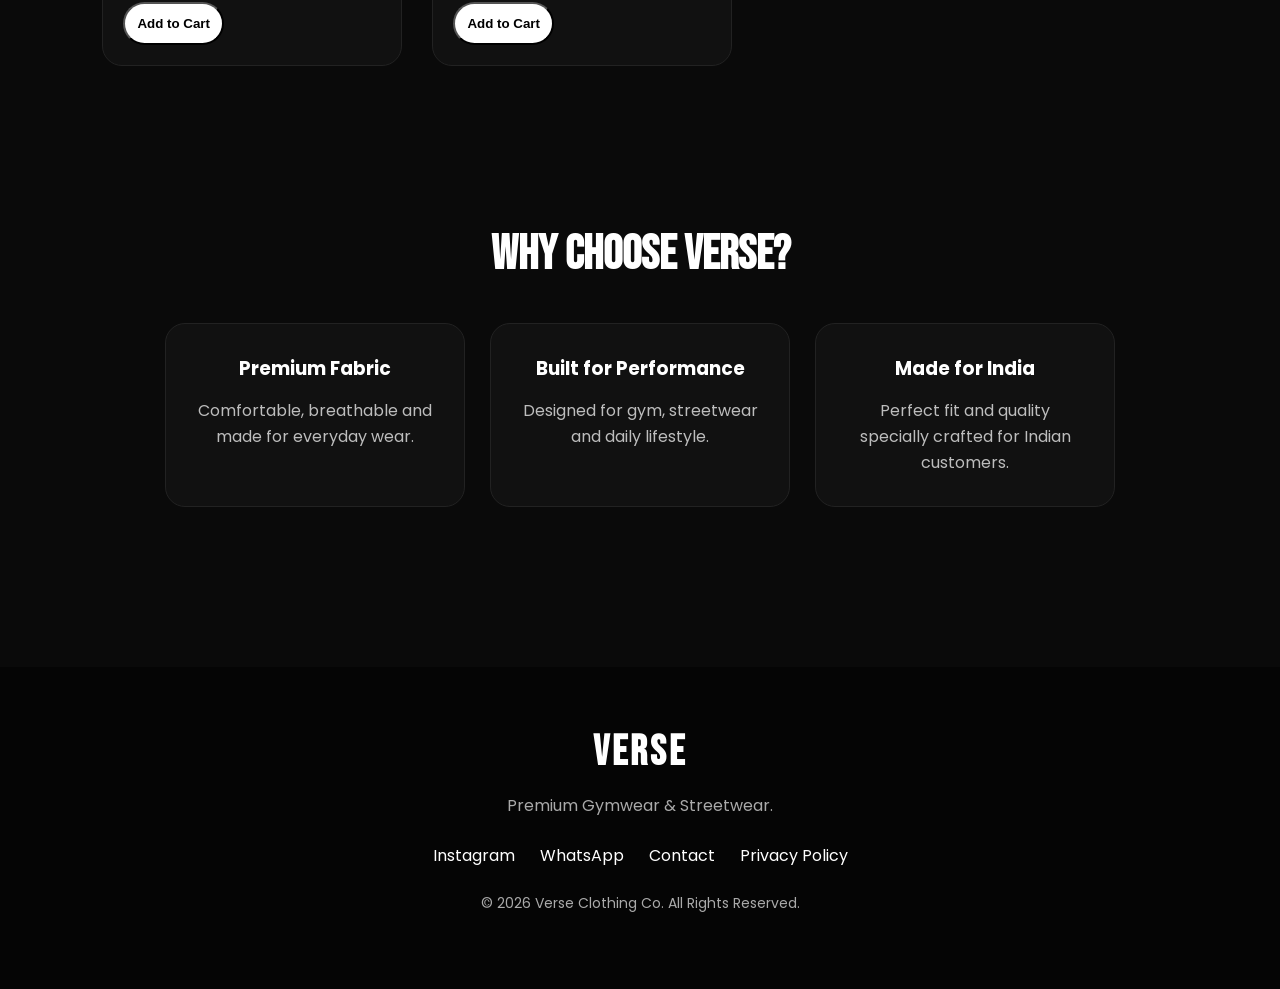
==== commit 9bfc6228: "Update index.html" ====
--- a/index.html
+++ b/index.html
@@ -90,28 +90,44 @@
 </div>
 
 </section>
+
 <section class="new-arrivals">
 
-<h2>NEW ARRIVALS</h2>
+    <h2>NEW ARRIVALS</h2>
 
-<div class="products">
+    <div class="products">
 
-<div class="card">
+        <div class="card">
 
-<img src="images/IMG_6040.jpeg" alt="Compression T-Shirt">
+            <img src="images/IMG_6040.jpeg" alt="Compression T-Shirt">
 
-<h3>Compression T-Shirt</h3>
+            <h3>Compression T-Shirt</h3>
 
-<p>₹999</p>
+            <p>₹599</p>
 
-<button class="buy-btn"
-onclick="addToCart('Compression T-Shirt',999)">
-Add to Cart
-</button>
+            <button class="buy-btn"
+            onclick="addToCart('Compression T-Shirt',599)">
+                Add to Cart
+            </button>
 
-</div>
+        </div>
 
-</div>
+        <div class="card">
+
+            <img src="images/IMG_6044.jpeg" alt="Mafia Oversized T-Shirt">
+
+            <h3>Mafia Oversized T-Shirt</h3>
+
+            <p>₹599</p>
+
+            <button class="buy-btn"
+            onclick="addToCart('Mafia Oversized T-Shirt',599)">
+                Add to Cart
+            </button>
+
+        </div>
+
+    </div>
 
 </section>
 <!-- Why Choose Verse -->
--- a/css/style.css
+++ b/css/style.css
@@ -347,3 +347,11 @@
 }
 
 }
+#cart-items{
+    margin:30px 0;
+}
+
+#cart-total{
+    margin-bottom:30px;
+    font-size:24px;
+}
